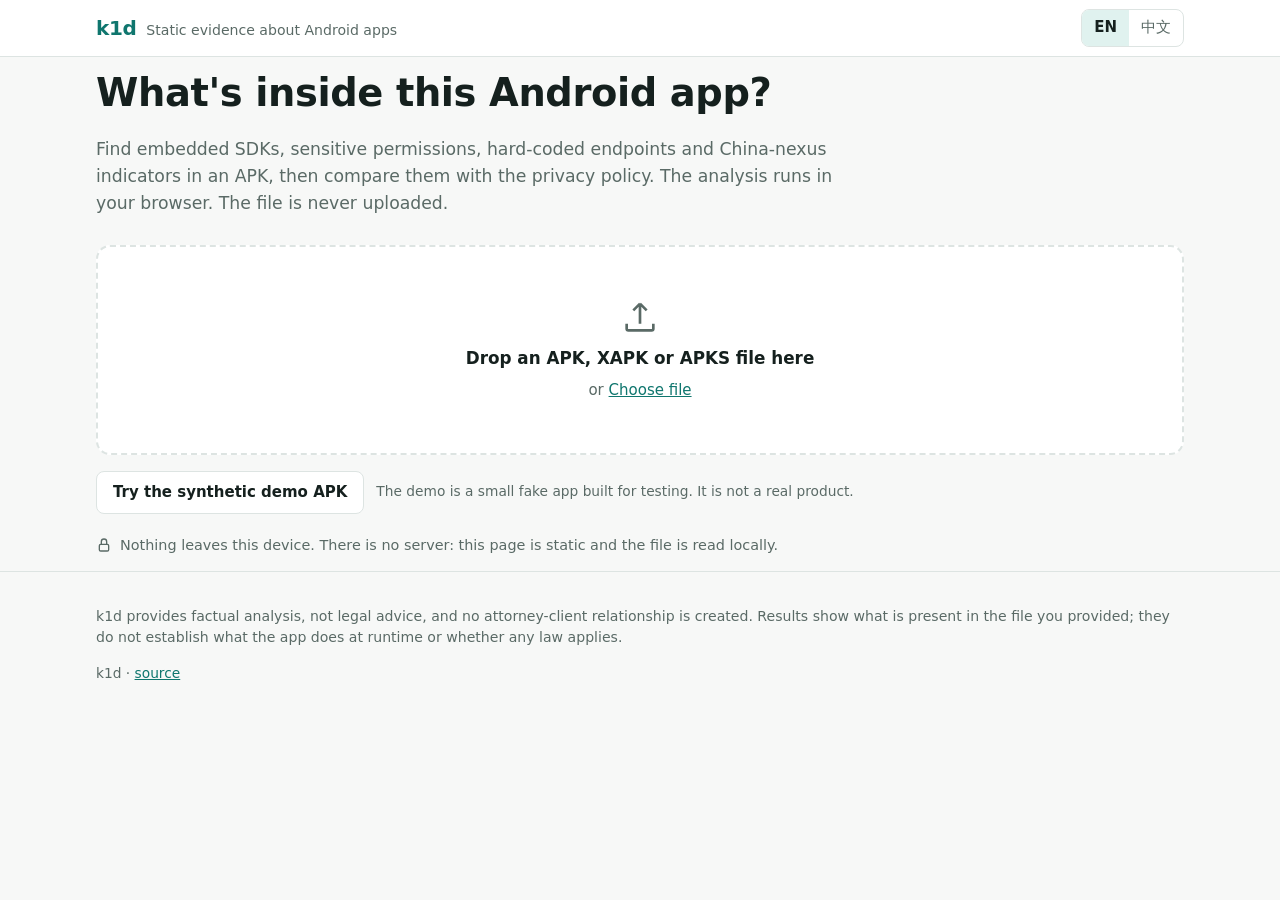
==== site/index.html @ 71681a72 "k1d: in-browser static analyzer for Android apps Static web app (GitHub Pages) that reads APK/XAPK/A" ====
<!doctype html>
<html lang="en">
<head>
  <meta charset="utf-8">
  <meta name="viewport" content="width=device-width, initial-scale=1">
  <title>k1d — Android app evidence</title>
  <meta name="description" content="Find embedded SDKs, permissions, endpoints and China-nexus indicators in an Android APK. Runs entirely in your browser.">
  <link rel="icon" href="data:image/svg+xml,%3Csvg xmlns='http://www.w3.org/2000/svg' viewBox='0 0 32 32'%3E%3Crect width='32' height='32' rx='7' fill='%23134e4a'/%3E%3Ctext x='16' y='22' font-family='Arial' font-weight='700' font-size='15' text-anchor='middle' fill='%23ecfeff'%3Ek1d%3C/text%3E%3C/svg%3E">
  <link rel="stylesheet" href="css/app.css">
</head>
<body>
  <header class="topbar">
    <div class="wrap topbar-inner">
      <a class="brand" href="./" aria-label="k1d home">
        <span class="brand-mark">k1d</span>
        <span class="brand-tag" data-i18n="tagline"></span>
      </a>
      <div class="lang" role="group" aria-label="Language">
        <button type="button" data-lang="en">EN</button>
        <button type="button" data-lang="zh">中文</button>
      </div>
    </div>
  </header>

  <main class="wrap" id="main">
    <!-- Start -->
    <section id="view-start" class="view">
      <div class="hero">
        <h1 data-i18n="heroTitle"></h1>
        <p class="lead" data-i18n="heroBody"></p>
      </div>
      <label id="dropzone" class="dropzone" tabindex="0">
        <input id="file-input" type="file" accept=".apk,.xapk,.apks,application/vnd.android.package-archive" hidden>
        <svg aria-hidden="true" width="40" height="40" viewBox="0 0 24 24" fill="none" stroke="currentColor" stroke-width="1.6"><path d="M12 16V4m0 0l-4 4m4-4l4 4"/><path d="M4 16v3a1 1 0 001 1h14a1 1 0 001-1v-3"/></svg>
        <strong data-i18n="dropTitle"></strong>
        <span class="muted"><span data-i18n="dropOr"></span> <span class="linklike" data-i18n="chooseFile"></span></span>
      </label>
      <div class="demo-row">
        <button type="button" id="demo-btn" class="btn btn-secondary" data-i18n="tryDemo"></button>
        <span class="muted small" data-i18n="demoNote"></span>
      </div>
      <p class="privacy-note"><svg aria-hidden="true" width="16" height="16" viewBox="0 0 24 24" fill="none" stroke="currentColor" stroke-width="2"><rect x="5" y="11" width="14" height="10" rx="2"/><path d="M8 11V7a4 4 0 018 0v4"/></svg><span data-i18n="privacyNote"></span></p>
    </section>

    <!-- Consent -->
    <section id="view-consent" class="view" hidden>
      <h2 data-i18n="authTitle"></h2>
      <p class="muted" data-i18n="authIntro"></p>
      <div class="card">
        <h3 data-i18n="scopeTitle"></h3>
        <dl class="kv" id="scope-list"></dl>
      </div>
      <div class="card">
        <h3 data-i18n="termsTitle"></h3>
        <pre class="terms" id="terms-text" tabindex="0"></pre>
      </div>
      <form id="consent-form" class="card consent-form" autocomplete="on">
        <div class="field-row">
          <label><span data-i18n="yourName"></span><input id="c-name" name="name" required autocomplete="name"></label>
          <label><span data-i18n="yourRole"></span><input id="c-role" name="role" required autocomplete="organization-title"></label>
          <label><span data-i18n="yourOrg"></span><input id="c-org" name="org" required autocomplete="organization"></label>
        </div>
        <label class="check">
          <input type="checkbox" id="c-agree" aria-labelledby="c-agree-label">
          <span id="c-agree-label"></span>
        </label>
        <p class="muted small" id="c-hint" data-i18n="fillFields"></p>
        <div class="actions">
          <button type="submit" id="c-submit" class="btn btn-primary" disabled></button>
          <button type="button" id="c-cancel" class="btn btn-ghost" data-i18n="cancel"></button>
        </div>
      </form>
    </section>

    <!-- Progress -->
    <section id="view-progress" class="view" hidden>
      <div class="progress-card">
        <div class="spinner" aria-hidden="true"></div>
        <div>
          <strong data-i18n="analyzing"></strong>
          <div class="muted" id="progress-text" aria-live="polite"></div>
        </div>
      </div>
    </section>

    <!-- Error -->
    <section id="view-error" class="view" hidden>
      <div class="card error-card">
        <p id="error-text"></p>
        <button type="button" class="btn btn-secondary js-restart" data-i18n="startOver"></button>
      </div>
    </section>

    <!-- Results -->
    <section id="view-results" class="view" hidden>
      <div class="results-head">
        <div>
          <h2 id="r-title"></h2>
          <p class="muted small" id="r-meta"></p>
        </div>
        <button type="button" class="btn btn-ghost js-restart" data-i18n="startOver"></button>
      </div>
      <div class="stats" id="r-stats"></div>
      <nav class="tabs" id="r-tabs" role="tablist"></nav>
      <div id="r-panel" class="panel" role="tabpanel"></div>
    </section>

    <div id="print-report" class="print-only"></div>
  </main>

  <footer class="footer">
    <div class="wrap">
      <p data-i18n="disclaimer"></p>
      <p class="muted small">k1d · <a href="https://github.com/hellohi6228-code/k1d" id="repo-link" rel="noopener">source</a></p>
    </div>
  </footer>

  <script type="module" src="js/app.js"></script>
</body>
</html>
---- site/css/app.css ----
:root {
  --bg: #f7f8f7;
  --surface: #ffffff;
  --surface-2: #f1f4f3;
  --text: #15201e;
  --muted: #5a6a66;
  --border: #dde4e2;
  --accent: #0f766e;
  --accent-ink: #ffffff;
  --accent-soft: #e0f2ef;
  --warn: #9a3412;
  --warn-soft: #fff1e7;
  --cn: #b42318;
  --cn-soft: #fdecea;
  --ok-soft: #e7f6ec;
  --ok: #166534;
  --radius: 10px;
  --shadow: 0 1px 2px rgba(16, 24, 22, .06), 0 2px 8px rgba(16, 24, 22, .04);
  --mono: ui-monospace, SFMono-Regular, Menlo, Consolas, "Liberation Mono", monospace;
  color-scheme: light dark;
}

@media (prefers-color-scheme: dark) {
  :root {
    --bg: #0e1513;
    --surface: #151e1c;
    --surface-2: #1b2624;
    --text: #e6eeec;
    --muted: #9aaba7;
    --border: #2a3835;
    --accent: #2dd4bf;
    --accent-ink: #062b27;
    --accent-soft: #123a35;
    --warn: #fdba74;
    --warn-soft: #3a2414;
    --cn: #fda29b;
    --cn-soft: #3d1a17;
    --ok-soft: #15301f;
    --ok: #86efac;
    --shadow: none;
  }
}

* { box-sizing: border-box; }
html { -webkit-text-size-adjust: 100%; }
body {
  margin: 0;
  background: var(--bg);
  color: var(--text);
  font: 15px/1.55 system-ui, -apple-system, "Segoe UI", Roboto, "PingFang SC", "Microsoft YaHei", "Noto Sans SC", sans-serif;
}
.wrap { max-width: 1120px; margin: 0 auto; padding: 0 16px; }
h1, h2, h3 { line-height: 1.25; margin: 0 0 .5em; }
h1 { font-size: clamp(1.7rem, 4vw, 2.4rem); letter-spacing: -.01em; }
h2 { font-size: 1.4rem; }
h3 { font-size: 1.02rem; }
a { color: var(--accent); }
code, .mono { font-family: var(--mono); font-size: .86em; overflow-wrap: anywhere; }
.muted { color: var(--muted); }
.small { font-size: .86rem; }
[hidden] { display: none !important; }

.topbar { background: var(--surface); border-bottom: 1px solid var(--border); position: sticky; top: 0; z-index: 5; }
.topbar-inner { display: flex; align-items: center; justify-content: space-between; height: 56px; }
.brand { display: flex; align-items: baseline; gap: 10px; text-decoration: none; color: var(--text); }
.brand-mark { font-weight: 800; font-size: 1.25rem; letter-spacing: -.02em; color: var(--accent); }
.brand-tag { color: var(--muted); font-size: .88rem; }
.lang { display: flex; border: 1px solid var(--border); border-radius: 8px; overflow: hidden; }
.lang button { border: 0; background: transparent; color: var(--muted); padding: 6px 12px; font: inherit; cursor: pointer; }
.lang button[aria-pressed="true"] { background: var(--accent-soft); color: var(--text); font-weight: 600; }

main { padding: 32px 16px 48px; }
.view { animation: fade .15s ease-out; }
@keyframes fade { from { opacity: 0; } to { opacity: 1; } }

.hero { max-width: 760px; margin: 12px 0 28px; }
.lead { font-size: 1.08rem; color: var(--muted); margin: 0; }

.dropzone {
  display: flex; flex-direction: column; align-items: center; justify-content: center; gap: 8px;
  min-height: 210px; padding: 24px; text-align: center; cursor: pointer;
  background: var(--surface); border: 2px dashed var(--border); border-radius: 14px; color: var(--muted);
  transition: border-color .15s, background .15s;
}
.dropzone strong { color: var(--text); font-size: 1.05rem; }
.dropzone:hover, .dropzone:focus-visible, .dropzone.drag { border-color: var(--accent); background: var(--accent-soft); outline: none; }
.linklike { color: var(--accent); text-decoration: underline; }
.demo-row { display: flex; flex-wrap: wrap; align-items: center; gap: 12px; margin: 16px 0; }
.privacy-note { display: flex; gap: 8px; align-items: flex-start; color: var(--muted); font-size: .9rem; margin-top: 20px; }
.privacy-note svg { flex: none; margin-top: 3px; }

.btn { font: inherit; border-radius: 8px; padding: 9px 16px; cursor: pointer; border: 1px solid transparent; font-weight: 600; }
.btn-primary { background: var(--accent); color: var(--accent-ink); }
.btn-primary:disabled { opacity: .45; cursor: not-allowed; }
.btn-secondary { background: var(--surface); border-color: var(--border); color: var(--text); }
.btn-secondary:hover { border-color: var(--accent); }
.btn-ghost { background: transparent; color: var(--muted); border-color: var(--border); }
.btn:focus-visible, input:focus-visible, textarea:focus-visible, select:focus-visible { outline: 2px solid var(--accent); outline-offset: 2px; }

.card { background: var(--surface); border: 1px solid var(--border); border-radius: var(--radius); padding: 18px; margin: 14px 0; box-shadow: var(--shadow); }
.kv { display: grid; grid-template-columns: max-content 1fr; gap: 6px 18px; margin: 0; }
.kv dt { color: var(--muted); }
.kv dd { margin: 0; min-width: 0; overflow-wrap: anywhere; }
.terms { white-space: pre-wrap; font: inherit; font-size: .92rem; max-height: 260px; overflow: auto; margin: 0; padding: 12px; background: var(--surface-2); border-radius: 8px; }
.consent-form .field-row { display: grid; grid-template-columns: repeat(3, 1fr); gap: 12px; margin-bottom: 14px; }
.consent-form label { display: flex; flex-direction: column; gap: 4px; font-size: .9rem; color: var(--muted); }
input, textarea, select { font: inherit; color: var(--text); background: var(--surface); border: 1px solid var(--border); border-radius: 8px; padding: 8px 10px; }
.check { flex-direction: row !important; align-items: flex-start; gap: 10px !important; color: var(--text) !important; font-size: .95rem !important; }
.check input { width: 18px; height: 18px; margin-top: 3px; flex: none; }
.actions { display: flex; gap: 10px; flex-wrap: wrap; margin-top: 8px; }

.progress-card { display: flex; gap: 16px; align-items: center; background: var(--surface); border: 1px solid var(--border); border-radius: var(--radius); padding: 22px; }
.spinner { width: 28px; height: 28px; border-radius: 50%; border: 3px solid var(--border); border-top-color: var(--accent); animation: spin .8s linear infinite; }
@keyframes spin { to { transform: rotate(360deg); } }
.error-card { border-color: var(--cn); }

.results-head { display: flex; justify-content: space-between; align-items: flex-start; gap: 12px; flex-wrap: wrap; }
.results-head h2 { overflow-wrap: anywhere; }
.stats { display: grid; grid-template-columns: repeat(4, 1fr); gap: 12px; margin: 16px 0 20px; }
.stat { background: var(--surface); border: 1px solid var(--border); border-radius: var(--radius); padding: 14px 16px; }
.stat .n { font-size: 1.7rem; font-weight: 700; line-height: 1.1; }
.stat .l { color: var(--muted); font-size: .86rem; }
.stat.cn .n { color: var(--cn); }

.tabs { display: flex; gap: 2px; overflow-x: auto; border-bottom: 1px solid var(--border); scrollbar-width: thin; }
.tabs button { font: inherit; background: none; border: 0; border-bottom: 2px solid transparent; padding: 10px 14px; color: var(--muted); cursor: pointer; white-space: nowrap; }
.tabs button[aria-selected="true"] { color: var(--text); border-bottom-color: var(--accent); font-weight: 600; }
.tabs .count { display: inline-block; min-width: 20px; padding: 0 6px; margin-left: 6px; border-radius: 10px; background: var(--surface-2); font-size: .78rem; color: var(--muted); }
.panel { padding-top: 18px; }

.banner { border-radius: 8px; padding: 10px 14px; font-size: .9rem; margin-bottom: 14px; background: var(--warn-soft); color: var(--warn); border: 1px solid color-mix(in srgb, var(--warn) 25%, transparent); }
.note-line { color: var(--muted); font-size: .9rem; margin: 0 0 12px; }

.table-wrap { overflow-x: auto; border: 1px solid var(--border); border-radius: var(--radius); background: var(--surface); }
table { width: 100%; border-collapse: collapse; font-size: .92rem; }
th, td { text-align: left; padding: 10px 12px; border-bottom: 1px solid var(--border); vertical-align: top; }
th { font-size: .78rem; text-transform: uppercase; letter-spacing: .04em; color: var(--muted); background: var(--surface-2); font-weight: 600; }
tr:last-child td { border-bottom: 0; }
td .sub { color: var(--muted); font-size: .84rem; }

.pill { display: inline-block; padding: 1px 8px; border-radius: 999px; font-size: .78rem; font-weight: 600; white-space: nowrap; background: var(--surface-2); color: var(--muted); }
.pill.cn { background: var(--cn-soft); color: var(--cn); }
.pill.high { background: var(--accent-soft); color: var(--accent); }
.pill.warn { background: var(--warn-soft); color: var(--warn); }
.pill.ok { background: var(--ok-soft); color: var(--ok); }
.ev { margin: 0; padding-left: 16px; }
.ev li { margin: 2px 0; }
.ev code { color: var(--muted); word-break: normal; overflow-wrap: anywhere; }
td:last-child { min-width: 260px; }

.grid-2 { display: grid; grid-template-columns: 1fr 1fr; gap: 14px; }
.list-plain { margin: 0; padding-left: 18px; }
.list-plain li { margin: 3px 0; overflow-wrap: anywhere; }

textarea.policy { width: 100%; min-height: 200px; resize: vertical; }
.excerpt { margin: 4px 0 0; padding: 6px 10px; border-left: 3px solid var(--border); color: var(--muted); font-size: .88rem; }

.note { background: var(--surface); border: 1px solid var(--border); border-radius: var(--radius); padding: 16px 18px; margin: 12px 0; }
.note h4 { margin: 0 0 4px; font-size: .78rem; text-transform: uppercase; letter-spacing: .05em; color: var(--muted); }
.note p { margin: 0 0 10px; }
.note .cite { font-size: .86rem; color: var(--muted); font-style: italic; margin: 0; }
.context { display: flex; gap: 18px; flex-wrap: wrap; align-items: center; }
.context label { display: flex; gap: 8px; align-items: center; }

.footer { border-top: 1px solid var(--border); padding: 20px 0 32px; color: var(--muted); font-size: .88rem; }
.print-only { display: none; }

@media (max-width: 760px) {
  .stats { grid-template-columns: repeat(2, 1fr); }
  .consent-form .field-row, .grid-2 { grid-template-columns: 1fr; }
  .kv { grid-template-columns: 1fr; gap: 2px; }
  .kv dd { margin-bottom: 8px; }
  main { padding-top: 20px; }
  .brand-tag { display: none; }
  table { min-width: 680px; }
  td:last-child { min-width: 200px; }
}

@media print {
  :root { --bg: #fff; --surface: #fff; --text: #000; --muted: #444; --border: #ccc; }
  .topbar, .view, .footer .small { display: none !important; }
  .print-only { display: block !important; }
  body { font-size: 11pt; }
  main { padding: 0; }
  .print-only section { break-inside: auto; margin-bottom: 18px; }
  .print-only h2 { break-after: avoid; }
  table { font-size: 9pt; }
  th, td { padding: 4px 6px; }
  .table-wrap { overflow: visible; border: 0; }
}
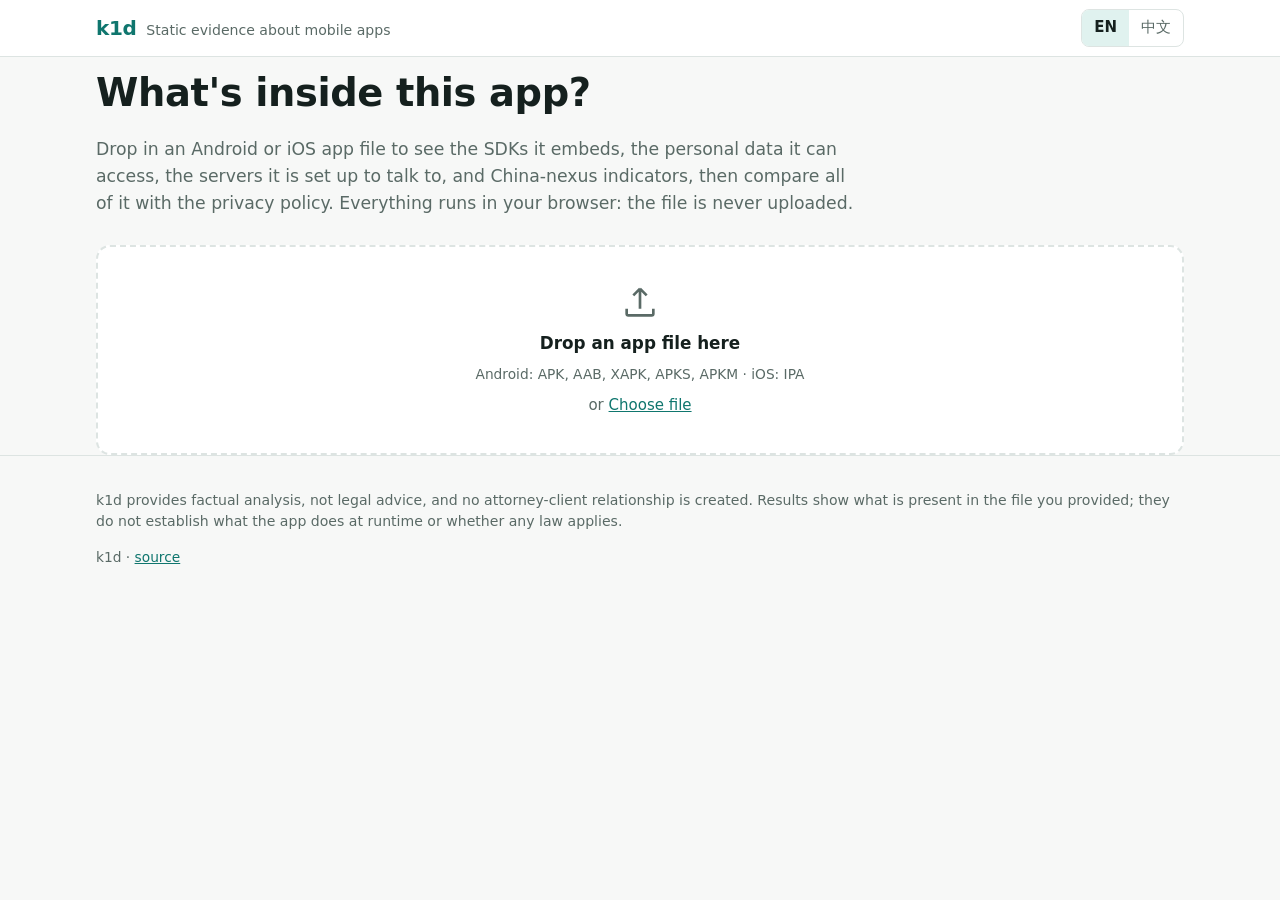
==== commit 46931337: "Add iOS (IPA), Android App Bundle and APKM support; open tool to any lawfully obtained app - iOS: bi" ====
--- a/site/index.html
+++ b/site/index.html
@@ -3,8 +3,8 @@
 <head>
   <meta charset="utf-8">
   <meta name="viewport" content="width=device-width, initial-scale=1">
-  <title>k1d — Android app evidence</title>
-  <meta name="description" content="Find embedded SDKs, permissions, endpoints and China-nexus indicators in an Android APK. Runs entirely in your browser.">
+  <title>k1d — what's inside this app</title>
+  <meta name="description" content="Find embedded SDKs, data access, endpoints and China-nexus indicators in Android (APK, AAB) and iOS (IPA) apps. Runs entirely in your browser.">
   <link rel="icon" href="data:image/svg+xml,%3Csvg xmlns='http://www.w3.org/2000/svg' viewBox='0 0 32 32'%3E%3Crect width='32' height='32' rx='7' fill='%23134e4a'/%3E%3Ctext x='16' y='22' font-family='Arial' font-weight='700' font-size='15' text-anchor='middle' fill='%23ecfeff'%3Ek1d%3C/text%3E%3C/svg%3E">
   <link rel="stylesheet" href="css/app.css">
 </head>
@@ -30,16 +30,12 @@
         <p class="lead" data-i18n="heroBody"></p>
       </div>
       <label id="dropzone" class="dropzone" tabindex="0">
-        <input id="file-input" type="file" accept=".apk,.xapk,.apks,application/vnd.android.package-archive" hidden>
+        <input id="file-input" type="file" accept=".apk,.aab,.xapk,.apks,.apkm,.ipa,application/vnd.android.package-archive,application/octet-stream" hidden>
         <svg aria-hidden="true" width="40" height="40" viewBox="0 0 24 24" fill="none" stroke="currentColor" stroke-width="1.6"><path d="M12 16V4m0 0l-4 4m4-4l4 4"/><path d="M4 16v3a1 1 0 001 1h14a1 1 0 001-1v-3"/></svg>
         <strong data-i18n="dropTitle"></strong>
+        <span class="muted small" data-i18n="dropFormats"></span>
         <span class="muted"><span data-i18n="dropOr"></span> <span class="linklike" data-i18n="chooseFile"></span></span>
       </label>
-      <div class="demo-row">
-        <button type="button" id="demo-btn" class="btn btn-secondary" data-i18n="tryDemo"></button>
-        <span class="muted small" data-i18n="demoNote"></span>
-      </div>
-      <p class="privacy-note"><svg aria-hidden="true" width="16" height="16" viewBox="0 0 24 24" fill="none" stroke="currentColor" stroke-width="2"><rect x="5" y="11" width="14" height="10" rx="2"/><path d="M8 11V7a4 4 0 018 0v4"/></svg><span data-i18n="privacyNote"></span></p>
     </section>
 
     <!-- Consent -->
@@ -56,9 +52,9 @@
       </div>
       <form id="consent-form" class="card consent-form" autocomplete="on">
         <div class="field-row">
-          <label><span data-i18n="yourName"></span><input id="c-name" name="name" required autocomplete="name"></label>
-          <label><span data-i18n="yourRole"></span><input id="c-role" name="role" required autocomplete="organization-title"></label>
-          <label><span data-i18n="yourOrg"></span><input id="c-org" name="org" required autocomplete="organization"></label>
+          <label><span data-i18n="yourName"></span><input id="c-name" name="name" autocomplete="name"></label>
+          <label><span data-i18n="yourRole"></span><input id="c-role" name="role" autocomplete="organization-title"></label>
+          <label><span data-i18n="yourOrg"></span><input id="c-org" name="org" autocomplete="organization"></label>
         </div>
         <label class="check">
           <input type="checkbox" id="c-agree" aria-labelledby="c-agree-label">
--- a/site/css/app.css
+++ b/site/css/app.css
@@ -85,9 +85,9 @@
 .dropzone strong { color: var(--text); font-size: 1.05rem; }
 .dropzone:hover, .dropzone:focus-visible, .dropzone.drag { border-color: var(--accent); background: var(--accent-soft); outline: none; }
 .linklike { color: var(--accent); text-decoration: underline; }
-.demo-row { display: flex; flex-wrap: wrap; align-items: center; gap: 12px; margin: 16px 0; }
-.privacy-note { display: flex; gap: 8px; align-items: flex-start; color: var(--muted); font-size: .9rem; margin-top: 20px; }
-.privacy-note svg { flex: none; margin-top: 3px; }
+.platform { display: inline-block; font-size: .78rem; font-weight: 700; letter-spacing: .03em; padding: 2px 8px; border-radius: 6px; background: var(--accent-soft); color: var(--accent); vertical-align: middle; margin-right: 6px; }
+.chips { display: flex; flex-wrap: wrap; gap: 6px; }
+.chips code { background: var(--surface-2); border-radius: 6px; padding: 2px 6px; }
 
 .btn { font: inherit; border-radius: 8px; padding: 9px 16px; cursor: pointer; border: 1px solid transparent; font-weight: 600; }
 .btn-primary { background: var(--accent); color: var(--accent-ink); }
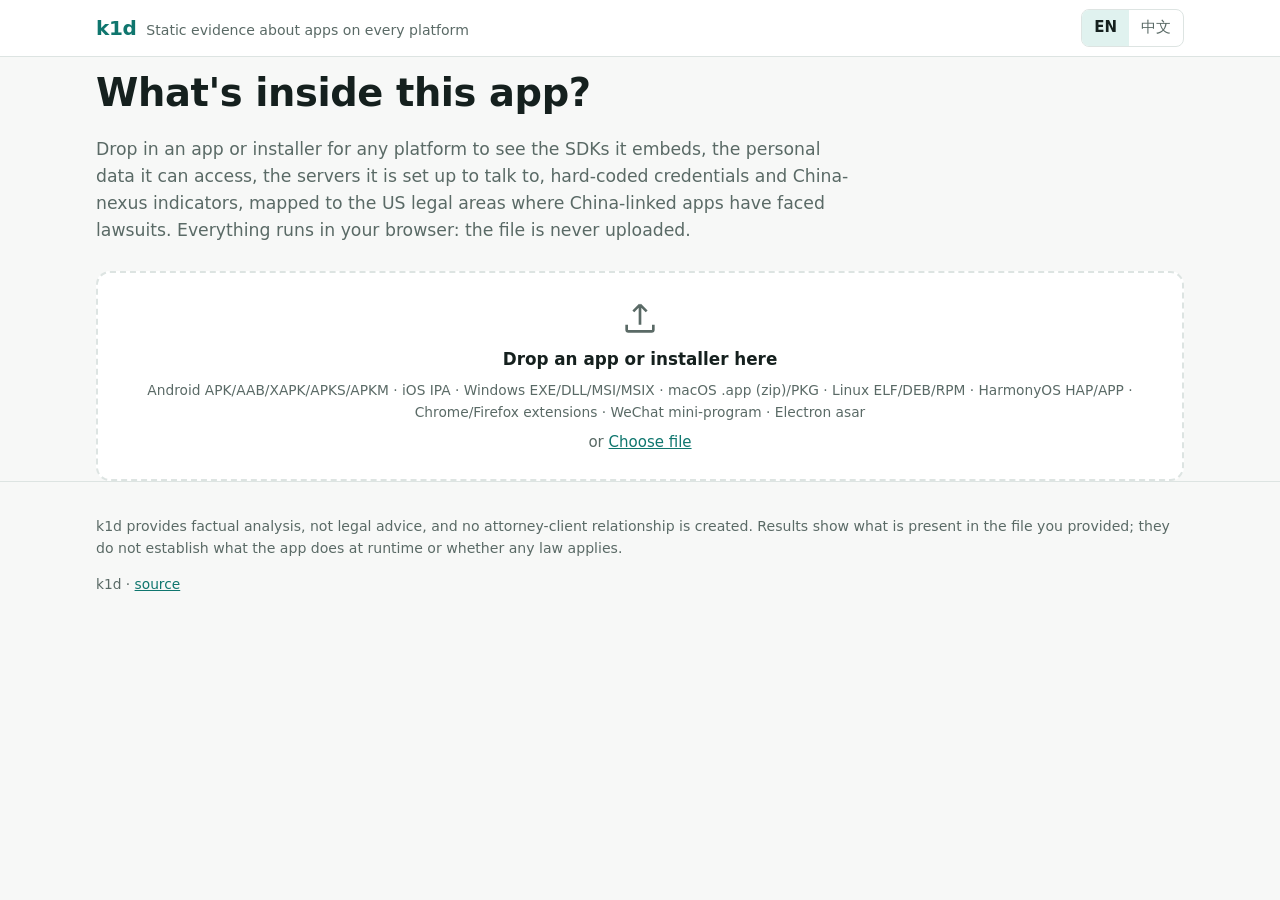
==== commit b94c52cd: "Scan every platform's app formats and map findings to US litigation risk areas Formats (detected by " ====
--- a/site/index.html
+++ b/site/index.html
@@ -30,7 +30,7 @@
         <p class="lead" data-i18n="heroBody"></p>
       </div>
       <label id="dropzone" class="dropzone" tabindex="0">
-        <input id="file-input" type="file" accept=".apk,.aab,.xapk,.apks,.apkm,.ipa,application/vnd.android.package-archive,application/octet-stream" hidden>
+        <input id="file-input" type="file" hidden>
         <svg aria-hidden="true" width="40" height="40" viewBox="0 0 24 24" fill="none" stroke="currentColor" stroke-width="1.6"><path d="M12 16V4m0 0l-4 4m4-4l4 4"/><path d="M4 16v3a1 1 0 001 1h14a1 1 0 001-1v-3"/></svg>
         <strong data-i18n="dropTitle"></strong>
         <span class="muted small" data-i18n="dropFormats"></span>
--- a/site/css/app.css
+++ b/site/css/app.css
@@ -188,3 +188,11 @@
   th, td { padding: 4px 6px; }
   .table-wrap { overflow: visible; border: 0; }
 }
+
+.risk-head { display: flex; justify-content: space-between; align-items: center; gap: 10px; }
+.risk-head h3 { margin: 0; font-size: 1.02rem; }
+.note.risk-signals { border-left: 4px solid var(--warn); }
+.note.risk-context { border-left: 4px solid var(--border); }
+.note.risk-none { border-left: 4px solid var(--ok); }
+.note h4 { margin-top: 12px; }
+.note .cite a { color: var(--accent); }
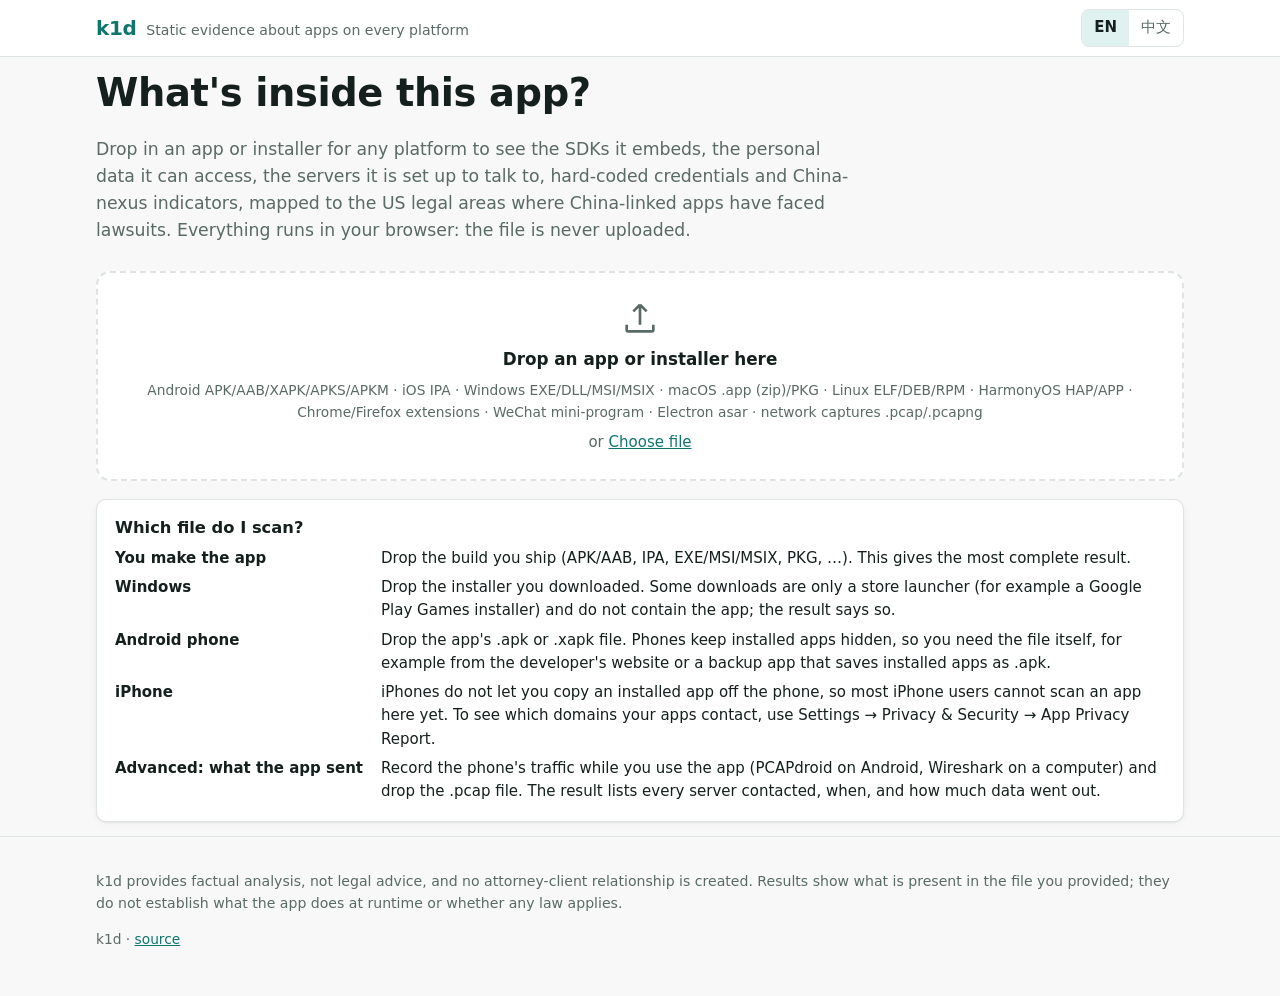
==== commit f36f7771: "Infer app type, audience and consent moment automatically; no user input - profile.js: app type from" ====
--- a/site/index.html
+++ b/site/index.html
@@ -36,6 +36,16 @@
         <span class="muted small" data-i18n="dropFormats"></span>
         <span class="muted"><span data-i18n="dropOr"></span> <span class="linklike" data-i18n="chooseFile"></span></span>
       </label>
+      <div class="card how">
+        <h3 data-i18n="howTitle"></h3>
+        <dl class="kv">
+          <dt data-i18n="how_dev_t"></dt><dd data-i18n="how_dev"></dd>
+          <dt data-i18n="how_windows_t"></dt><dd data-i18n="how_windows"></dd>
+          <dt data-i18n="how_android_t"></dt><dd data-i18n="how_android"></dd>
+          <dt data-i18n="how_iphone_t"></dt><dd data-i18n="how_iphone"></dd>
+          <dt data-i18n="how_traffic_t"></dt><dd data-i18n="how_traffic"></dd>
+        </dl>
+      </div>
     </section>
 
     <!-- Consent -->
--- a/site/css/app.css
+++ b/site/css/app.css
@@ -196,3 +196,6 @@
 .note.risk-none { border-left: 4px solid var(--ok); }
 .note h4 { margin-top: 12px; }
 .note .cite a { color: var(--accent); }
+.how { margin-top: 18px; }
+.how .kv dt { font-weight: 600; color: var(--text, inherit); }
+@media (max-width: 560px) { .how .kv { grid-template-columns: 1fr; } .how .kv dd { margin-bottom: 8px; } }
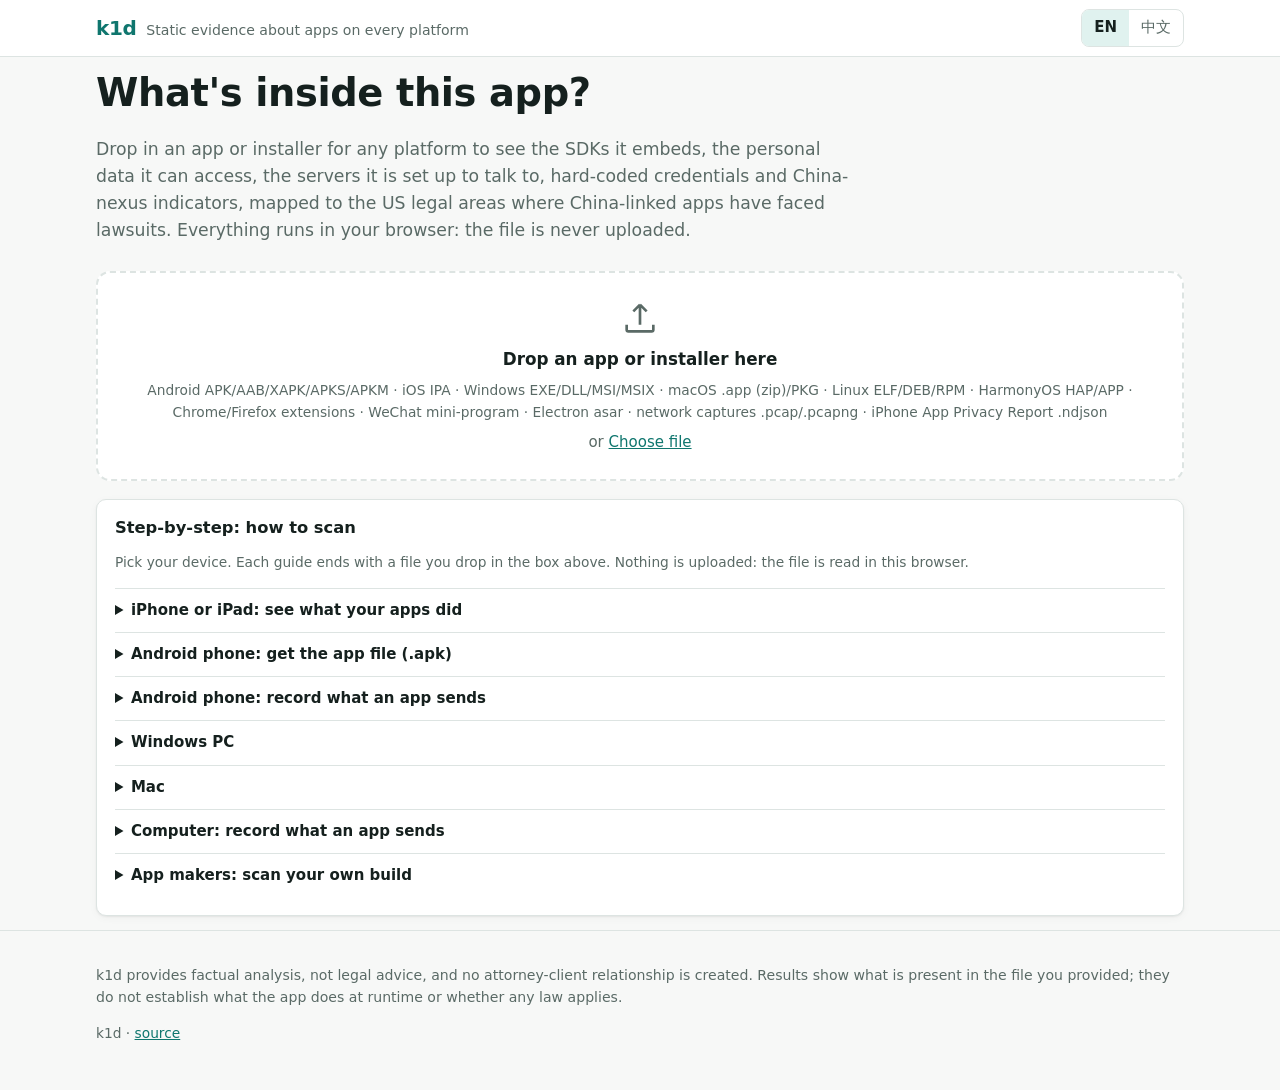
==== commit 9eaa156b: "Add step-by-step guides to the home page (EN/ZH) Numbered guides for each way to use k1d: iPhone App" ====
--- a/site/index.html
+++ b/site/index.html
@@ -36,16 +36,7 @@
         <span class="muted small" data-i18n="dropFormats"></span>
         <span class="muted"><span data-i18n="dropOr"></span> <span class="linklike" data-i18n="chooseFile"></span></span>
       </label>
-      <div class="card how">
-        <h3 data-i18n="howTitle"></h3>
-        <dl class="kv">
-          <dt data-i18n="how_dev_t"></dt><dd data-i18n="how_dev"></dd>
-          <dt data-i18n="how_windows_t"></dt><dd data-i18n="how_windows"></dd>
-          <dt data-i18n="how_android_t"></dt><dd data-i18n="how_android"></dd>
-          <dt data-i18n="how_iphone_t"></dt><dd data-i18n="how_iphone"></dd>
-          <dt data-i18n="how_traffic_t"></dt><dd data-i18n="how_traffic"></dd>
-        </dl>
-      </div>
+      <section id="guides" class="card guides" aria-labelledby="guides-title"></section>
     </section>
 
     <!-- Consent -->
--- a/site/css/app.css
+++ b/site/css/app.css
@@ -196,6 +196,13 @@
 .note.risk-none { border-left: 4px solid var(--ok); }
 .note h4 { margin-top: 12px; }
 .note .cite a { color: var(--accent); }
-.how { margin-top: 18px; }
-.how .kv dt { font-weight: 600; color: var(--text, inherit); }
-@media (max-width: 560px) { .how .kv { grid-template-columns: 1fr; } .how .kv dd { margin-bottom: 8px; } }
+.app-card summary { cursor: pointer; display: flex; flex-wrap: wrap; gap: 6px 10px; align-items: center; }
+.app-card summary code { overflow-wrap: anywhere; }
+.app-card .app-pills { display: flex; flex-wrap: wrap; gap: 4px; }
+.app-card[open] summary { margin-bottom: 10px; }
+.guides { margin-top: 18px; }
+.guides details { border-top: 1px solid var(--border); padding: 10px 0; }
+.guides summary { cursor: pointer; font-weight: 600; }
+.guides .steps { margin: 8px 0; padding-left: 22px; }
+.guides .steps li { margin: 6px 0; line-height: 1.5; }
+.guides code { overflow-wrap: anywhere; }
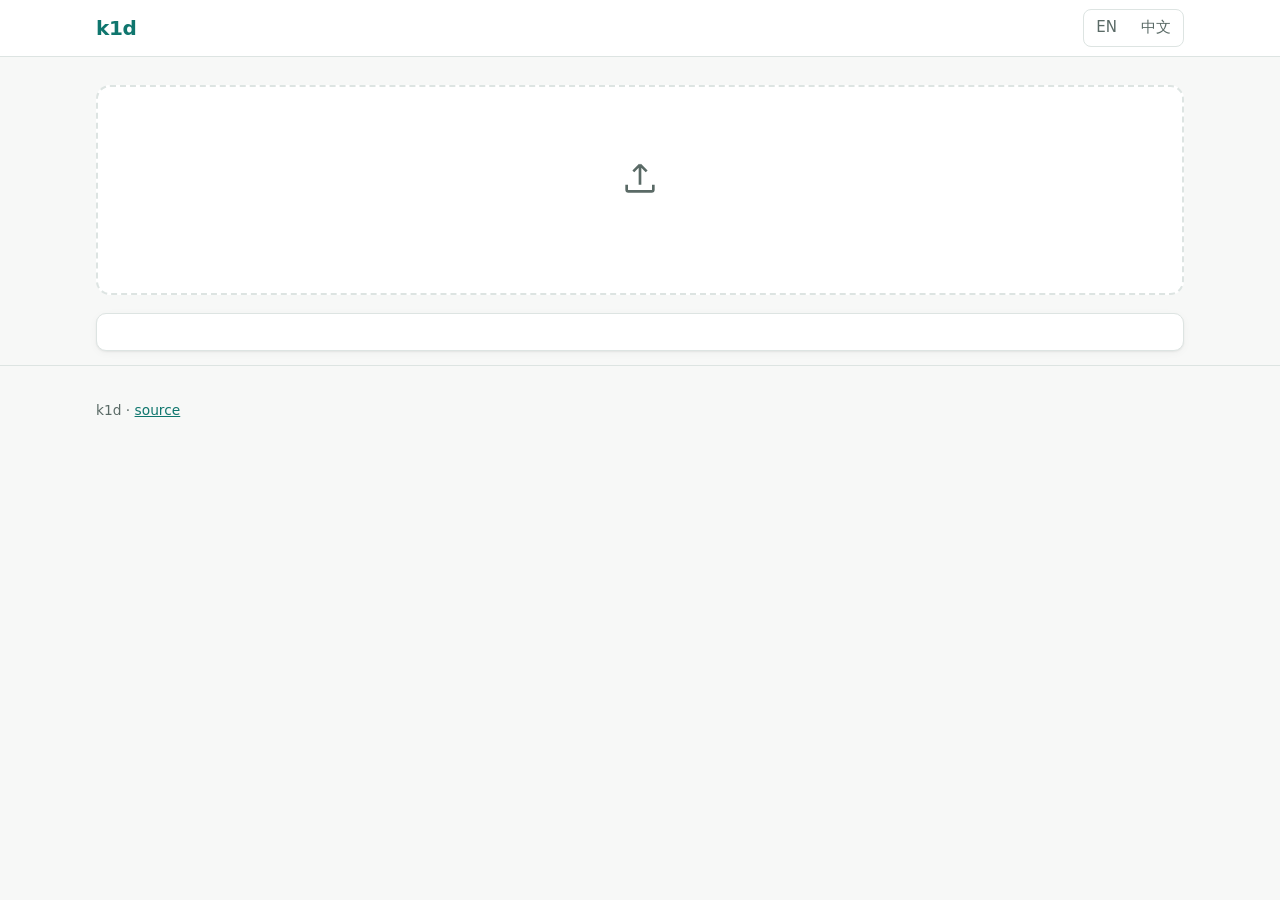
==== commit dcc9574a: "Combine an app file with a recording of it in one scan Drop an app file and its recording together, " ====
--- a/site/index.html
+++ b/site/index.html
@@ -30,7 +30,7 @@
         <p class="lead" data-i18n="heroBody"></p>
       </div>
       <label id="dropzone" class="dropzone" tabindex="0">
-        <input id="file-input" type="file" hidden>
+        <input id="file-input" type="file" multiple hidden>
         <svg aria-hidden="true" width="40" height="40" viewBox="0 0 24 24" fill="none" stroke="currentColor" stroke-width="1.6"><path d="M12 16V4m0 0l-4 4m4-4l4 4"/><path d="M4 16v3a1 1 0 001 1h14a1 1 0 001-1v-3"/></svg>
         <strong data-i18n="dropTitle"></strong>
         <span class="muted small" data-i18n="dropFormats"></span>
@@ -98,6 +98,8 @@
         <button type="button" class="btn btn-ghost js-restart" data-i18n="startOver"></button>
       </div>
       <div class="stats" id="r-stats"></div>
+      <div id="r-addrec"></div>
+      <input id="rec-input" type="file" hidden>
       <nav class="tabs" id="r-tabs" role="tablist"></nav>
       <div id="r-panel" class="panel" role="tabpanel"></div>
     </section>
--- a/site/css/app.css
+++ b/site/css/app.css
@@ -206,3 +206,4 @@
 .guides .steps { margin: 8px 0; padding-left: 22px; }
 .guides .steps li { margin: 6px 0; line-height: 1.5; }
 .guides code { overflow-wrap: anywhere; }
+.addrec { display: flex; flex-wrap: wrap; gap: 12px; align-items: center; justify-content: space-between; margin: 12px 0; }
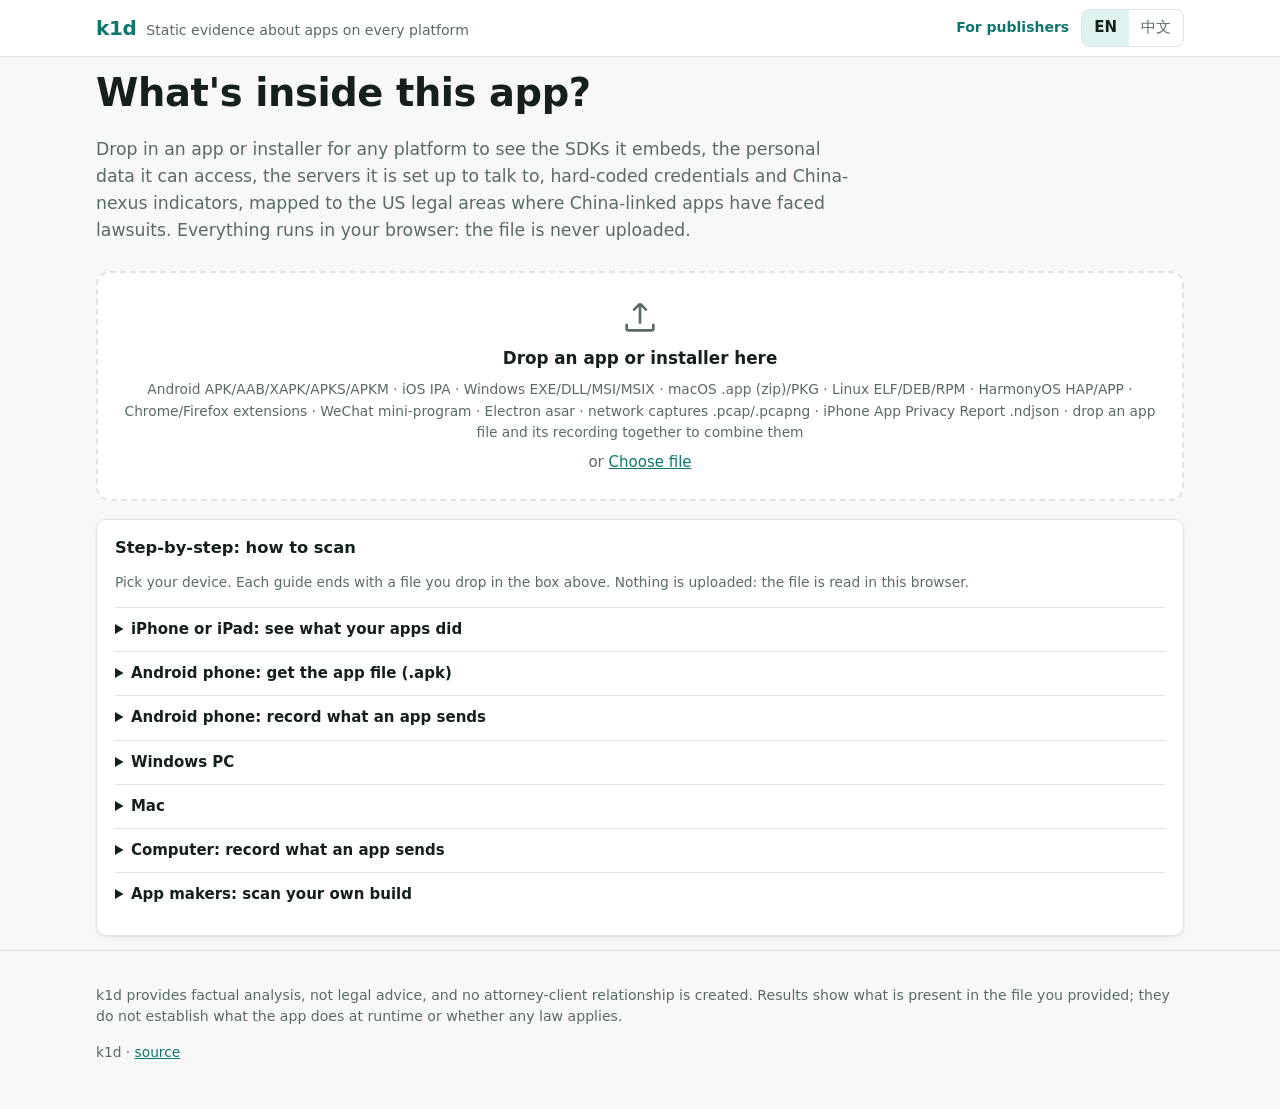
==== commit 23630b93: "Add paid plans: release check CLI, GitHub Action, license keys, publishers page - cli/: k1d scan / d" ====
--- a/site/index.html
+++ b/site/index.html
@@ -15,9 +15,12 @@
         <span class="brand-mark">k1d</span>
         <span class="brand-tag" data-i18n="tagline"></span>
       </a>
-      <div class="lang" role="group" aria-label="Language">
-        <button type="button" data-lang="en">EN</button>
-        <button type="button" data-lang="zh">中文</button>
+      <div class="topbar-right">
+        <a class="pub-link" href="publishers.html" data-i18n="forPublishers"></a>
+        <div class="lang" role="group" aria-label="Language">
+          <button type="button" data-lang="en">EN</button>
+          <button type="button" data-lang="zh">中文</button>
+        </div>
       </div>
     </div>
   </header>
--- a/site/css/app.css
+++ b/site/css/app.css
@@ -207,3 +207,15 @@
 .guides .steps li { margin: 6px 0; line-height: 1.5; }
 .guides code { overflow-wrap: anywhere; }
 .addrec { display: flex; flex-wrap: wrap; gap: 12px; align-items: center; justify-content: space-between; margin: 12px 0; }
+.plans { display: grid; grid-template-columns: repeat(auto-fill, minmax(230px, 1fr)); gap: 14px; margin: 12px 0; }
+.plan h3 { margin: 0 0 4px; }
+.plan .price { font-size: 26px; font-weight: 800; }
+.plan ul { padding-left: 18px; margin: 8px 0; }
+.plan li { margin: 4px 0; }
+#pub h2 { margin-top: 28px; }
+#pub details { border-top: 1px solid var(--border); padding: 8px 0; }
+#pub details summary { cursor: pointer; font-weight: 600; }
+.steps { padding-left: 22px; }
+.steps li { margin: 6px 0; line-height: 1.5; }
+.pub-link { font-size: 14px; font-weight: 600; color: var(--accent); text-decoration: none; margin-right: 12px; }
+.topbar-right { display: flex; align-items: center; }
